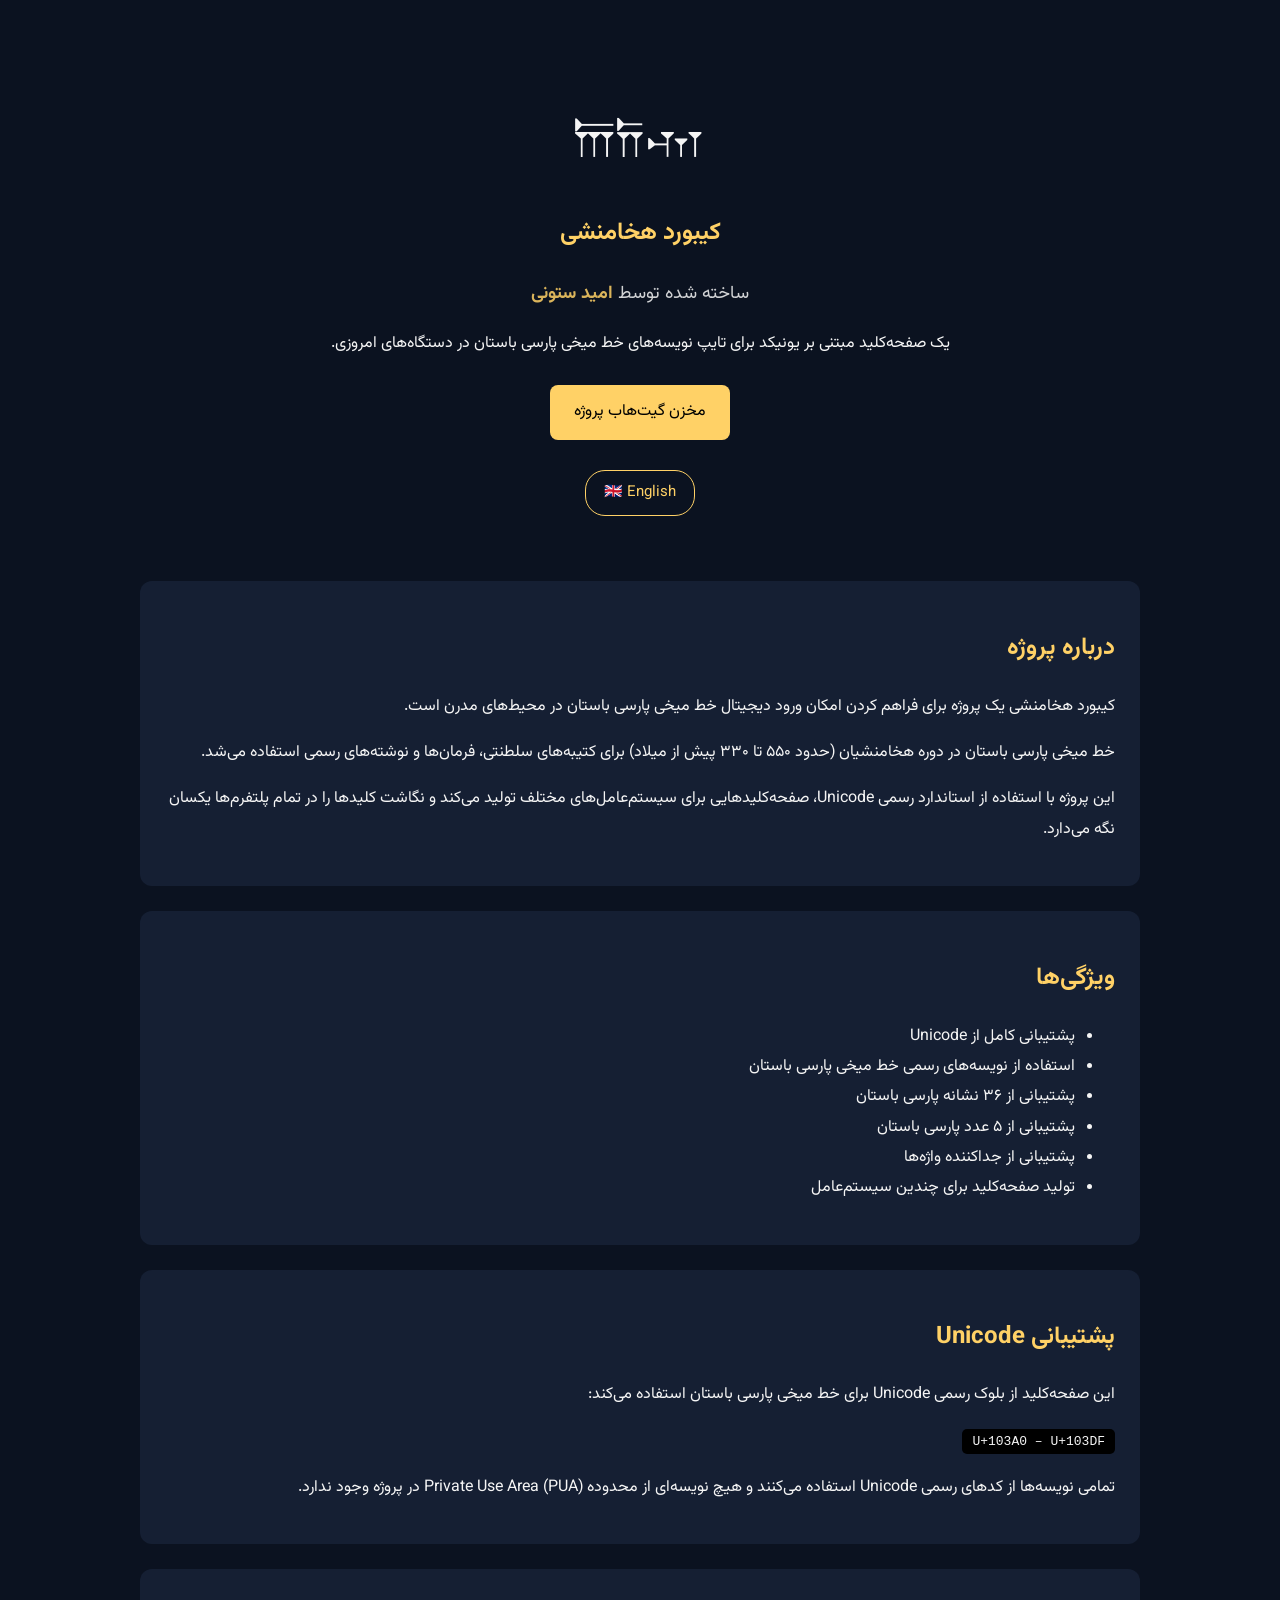
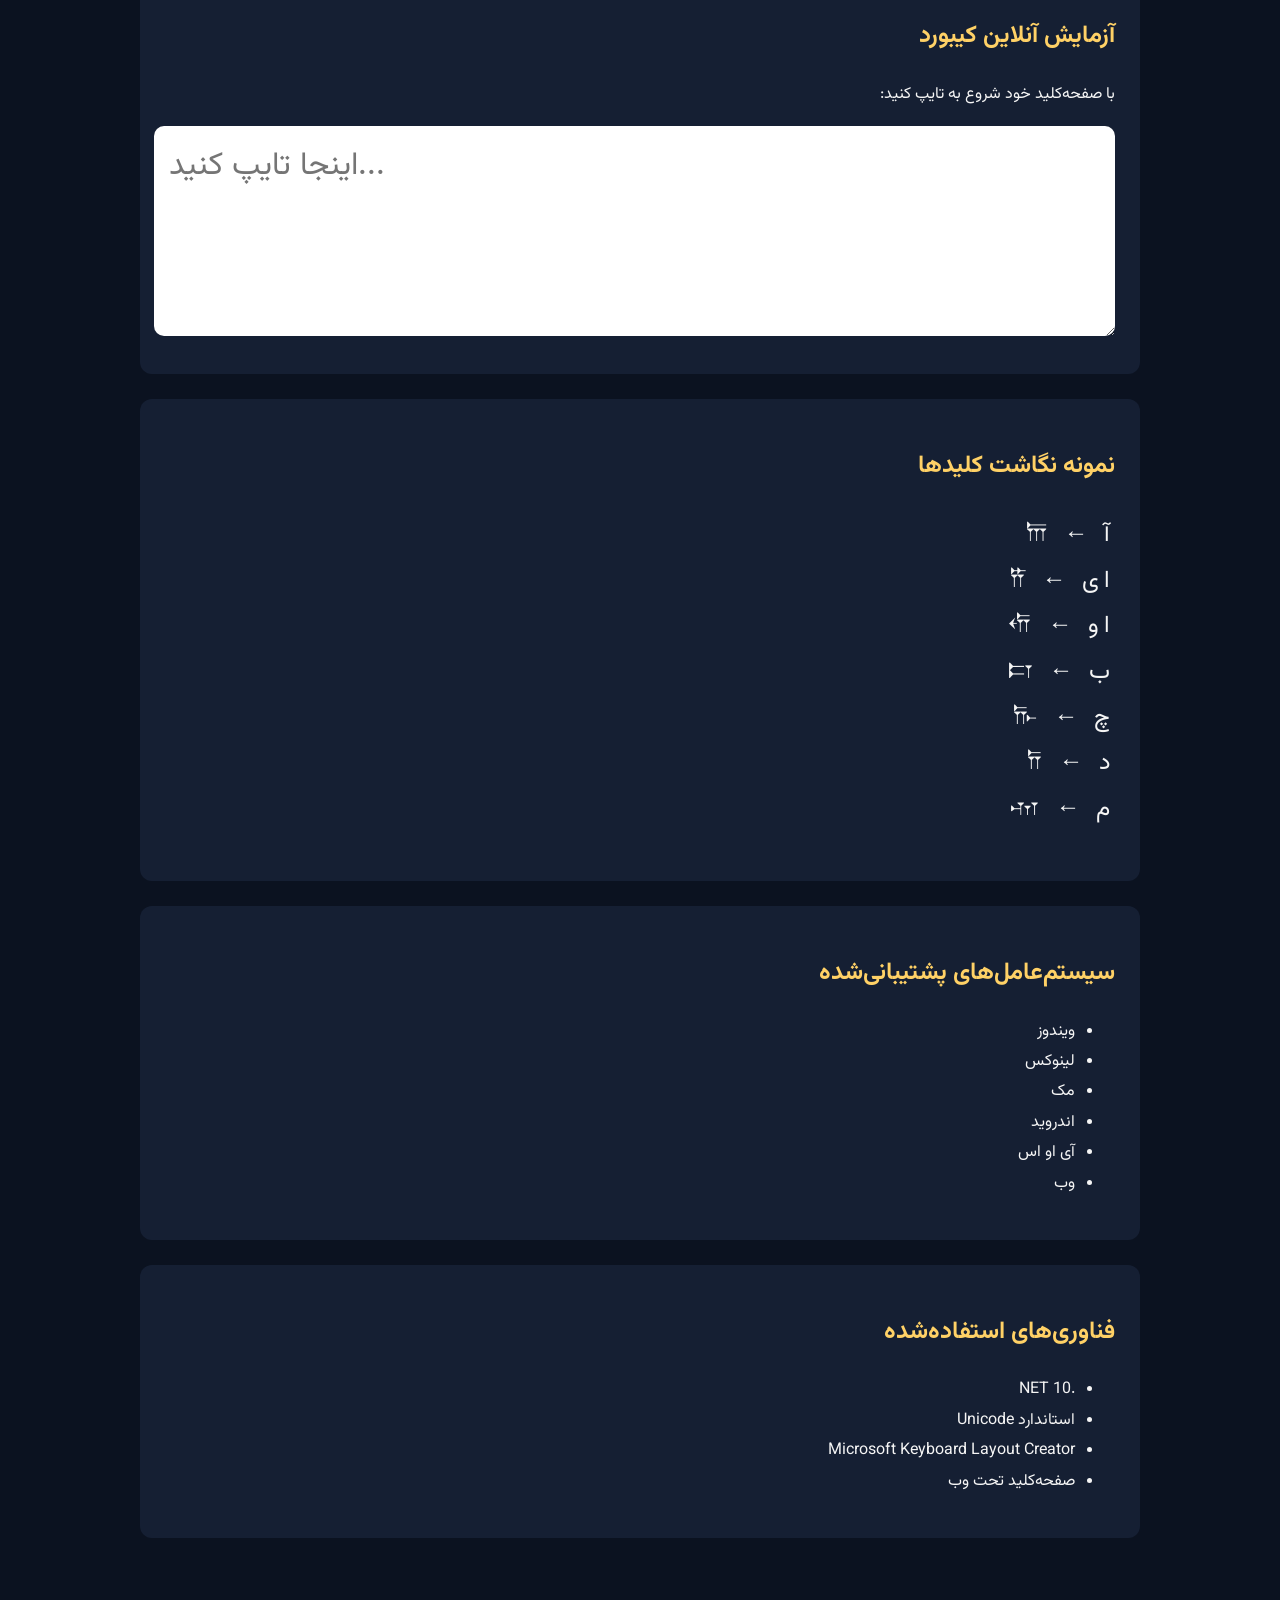
==== Content/AchaemenidKeyboard/Achaemenid-fa.html @ c90b0f6f "Add Achaemenid Keyboard project to personal website portfolio" ====
<!DOCTYPE html>
<html lang="fa" dir="rtl">

<head>
    <meta charset="UTF-8">
    <meta name="viewport" content="width=device-width, initial-scale=1.0">
    <link rel="preconnect" href="https://fonts.googleapis.com">
    <link rel="preconnect" href="https://fonts.gstatic.com" crossorigin>
    <link href="https://fonts.googleapis.com/css2?family=Vazirmatn:wght@300;400;500;600;700;800&display=swap"
        rel="stylesheet">

    <title>کیبورد هخامنشی | پارسی باستان</title>
    <link href="../css/achaemenidkeyboard.css" rel="stylesheet">

</head>

<body>

    <div class="container">

        <section class="hero">

            <div class="cuneiform">
                𐎠𐎭𐎶
            </div>

            <h1>
                کیبورد هخامنشی
            </h1>

            <p class="author">
                ساخته شده توسط <strong><a href="https://omidsotooni.github.io/" target="_blank">امید ستونی</a></strong>
            </p>

            <p>
                یک صفحه‌کلید مبتنی بر یونیکد برای تایپ
                نویسه‌های خط میخی پارسی باستان در دستگاه‌های امروزی.
            </p>

            <div class="buttons">
                <a href="https://github.com/omidsotooni/AchaemenidKeyboard" target="_blank">
                    مخزن گیت‌هاب پروژه
                </a>
            </div>

            <div class="language-switch">
                <a href="Achaemenid.html">
                    🇬🇧 English
                </a>
            </div>
        </section>


        <section class="card">

            <h2>
                درباره پروژه
            </h2>

            <p>
                کیبورد هخامنشی یک پروژه برای فراهم کردن امکان
                ورود دیجیتال خط میخی پارسی باستان در محیط‌های مدرن است.
            </p>

            <p>
                خط میخی پارسی باستان در دوره هخامنشیان
                (حدود ۵۵۰ تا ۳۳۰ پیش از میلاد)
                برای کتیبه‌های سلطنتی، فرمان‌ها و نوشته‌های رسمی استفاده می‌شد.
            </p>

            <p>
                این پروژه با استفاده از استاندارد رسمی Unicode،
                صفحه‌کلیدهایی برای سیستم‌عامل‌های مختلف تولید می‌کند
                و نگاشت کلیدها را در تمام پلتفرم‌ها یکسان نگه می‌دارد.
            </p>

        </section>


        <section class="card">

            <h2>
                ویژگی‌ها
            </h2>

            <ul>

                <li>
                    پشتیبانی کامل از Unicode
                </li>

                <li>
                    استفاده از نویسه‌های رسمی خط میخی پارسی باستان
                </li>

                <li>
                    پشتیبانی از ۳۶ نشانه پارسی باستان
                </li>

                <li>
                    پشتیبانی از ۵ عدد پارسی باستان
                </li>

                <li>
                    پشتیبانی از جداکننده واژه‌ها
                </li>

                <li>
                    تولید صفحه‌کلید برای چندین سیستم‌عامل
                </li>

            </ul>

        </section>


        <section class="card">

            <h2>
                پشتیبانی Unicode
            </h2>

            <p>
                این صفحه‌کلید از بلوک رسمی Unicode برای خط میخی پارسی باستان استفاده می‌کند:
            </p>

            <code>
                U+103A0 – U+103DF
            </code>

            <p>
                تمامی نویسه‌ها از کدهای رسمی Unicode استفاده می‌کنند
                و هیچ نویسه‌ای از محدوده Private Use Area (PUA) در پروژه وجود ندارد.
            </p>

        </section>


        <section class="card">

            <h2>
                آزمایش آنلاین کیبورد
            </h2>

            <p>
                با صفحه‌کلید خود شروع به تایپ کنید:
            </p>

            <textarea id="editor" placeholder="اینجا تایپ کنید..."></textarea>

        </section>


        <section class="card">

            <h2>
                نمونه نگاشت کلیدها
            </h2>

            <p class="mapping-fa">

                آ ← 𐎠

                <br>

                ای ← 𐎡

                <br>

                او ← 𐎢

                <br>

                ب ← 𐎲

                <br>

                چ ← 𐎨

                <br>

                د ← 𐎭

                <br>

                م ← 𐎶

            </p>

        </section>


        <section class="card">

            <h2>
                سیستم‌عامل‌های پشتیبانی‌شده
            </h2>

            <ul>

                <li>
                    ویندوز
                </li>

                <li>
                    لینوکس
                </li>

                <li>
                    مک
                </li>

                <li>
                    اندروید
                </li>

                <li>
                    آی او اس
                </li>

                <li>
                    وب
                </li>

            </ul>

        </section>


        <section class="card">

            <h2>
                فناوری‌های استفاده‌شده
            </h2>

            <ul>

                <li>
                    .NET 10
                </li>

                <li>
                    استاندارد Unicode
                </li>

                <li>
                    Microsoft Keyboard Layout Creator
                </li>

                <li>
                    صفحه‌کلید تحت وب
                </li>

            </ul>

        </section>


    </div>


    <script src="../js/achaemenidkeyboard.js"></script>

    <script>

        const editor = document.getElementById("editor");


        document.addEventListener("keydown", e => {

            const char = getACHPCharacter(
                e.code,
                {
                    shift: e.shiftKey,
                    ctrl: e.ctrlKey
                }
            );


            if (char) {
                e.preventDefault();


                const start = editor.selectionStart;
                const end = editor.selectionEnd;


                editor.value =
                    editor.value.substring(0, start) +
                    char +
                    editor.value.substring(end);


                editor.selectionStart =
                    editor.selectionEnd =
                    start + char.length;
            }

        });

    </script>


</body>

</html>
---- Content/css/achaemenidkeyboard.css ----
html[lang="fa"] body {
    font-family: "Vazirmatn", Tahoma, Arial, sans-serif;
}

html[lang="en"] body {
    font-family: Arial, Helvetica, sans-serif;
}
html[lang="fa"] h1,
html[lang="fa"] h2 {
    font-weight: 700;
}

body {
    line-height: 1.9;
    margin: 0;
    padding: 40px;
    background: #0b1220;
    color: #f5f5f5;
}

.container {
    max-width: 1000px;
    margin: auto;
}

h1,
h2 {
    color: #ffd166;
}

.hero {
    text-align: center;
    padding: 40px 0;
}

.cuneiform {
    font-size: 48px;
    margin: 20px 0;
}

.buttons a {
    display: inline-block;
    margin: 10px;
    padding: 12px 24px;
    border-radius: 8px;
    text-decoration: none;
    color: #000;
    background: #ffd166;
}

.card {
    background: #151f33;
    padding: 25px;
    border-radius: 12px;
    margin: 25px 0;
}

textarea {
    width: 98%;
    height: 180px;
    font-size: 32px;
    padding: 15px;
    border-radius: 10px;
    border: none;
    resize: vertical;
    direction: ltr;
    font-family: "Vazirmatn", Tahoma, Arial, sans-serif;
}

code {
    background: #000;
    padding: 5px 10px;
    border-radius: 5px;
}

ul {
    padding-left: 20px;
}

.mapping {
    font-size: 24px;
    letter-spacing: 5px;
    direction: ltr;
    text-align: left;
}
.mapping-fa {
    font-size: 24px;
    letter-spacing: 5px;
    direction: rtl;
    text-align: right;
}

.author {
    margin-top: 15px;
    font-size: 18px;
    font-weight: 400;
    opacity: 0.85;
}

.author strong {
    color: #ffd166;
    font-weight: 700;
}
.author a {
    color: #ffd166;
    text-decoration: none;
}

.author a:hover {
    text-decoration: underline;
}
.language-switch {
    margin-top: 20px;
}

.language-switch a {
    display: inline-block;
    padding: 8px 18px;
    border-radius: 20px;
    border: 1px solid #ffd166;
    color: #ffd166;
    text-decoration: none;
    transition: all .3s ease;
    font-size: 15px;
}

.language-switch a:hover {
    background: #ffd166;
    color: #000;
}
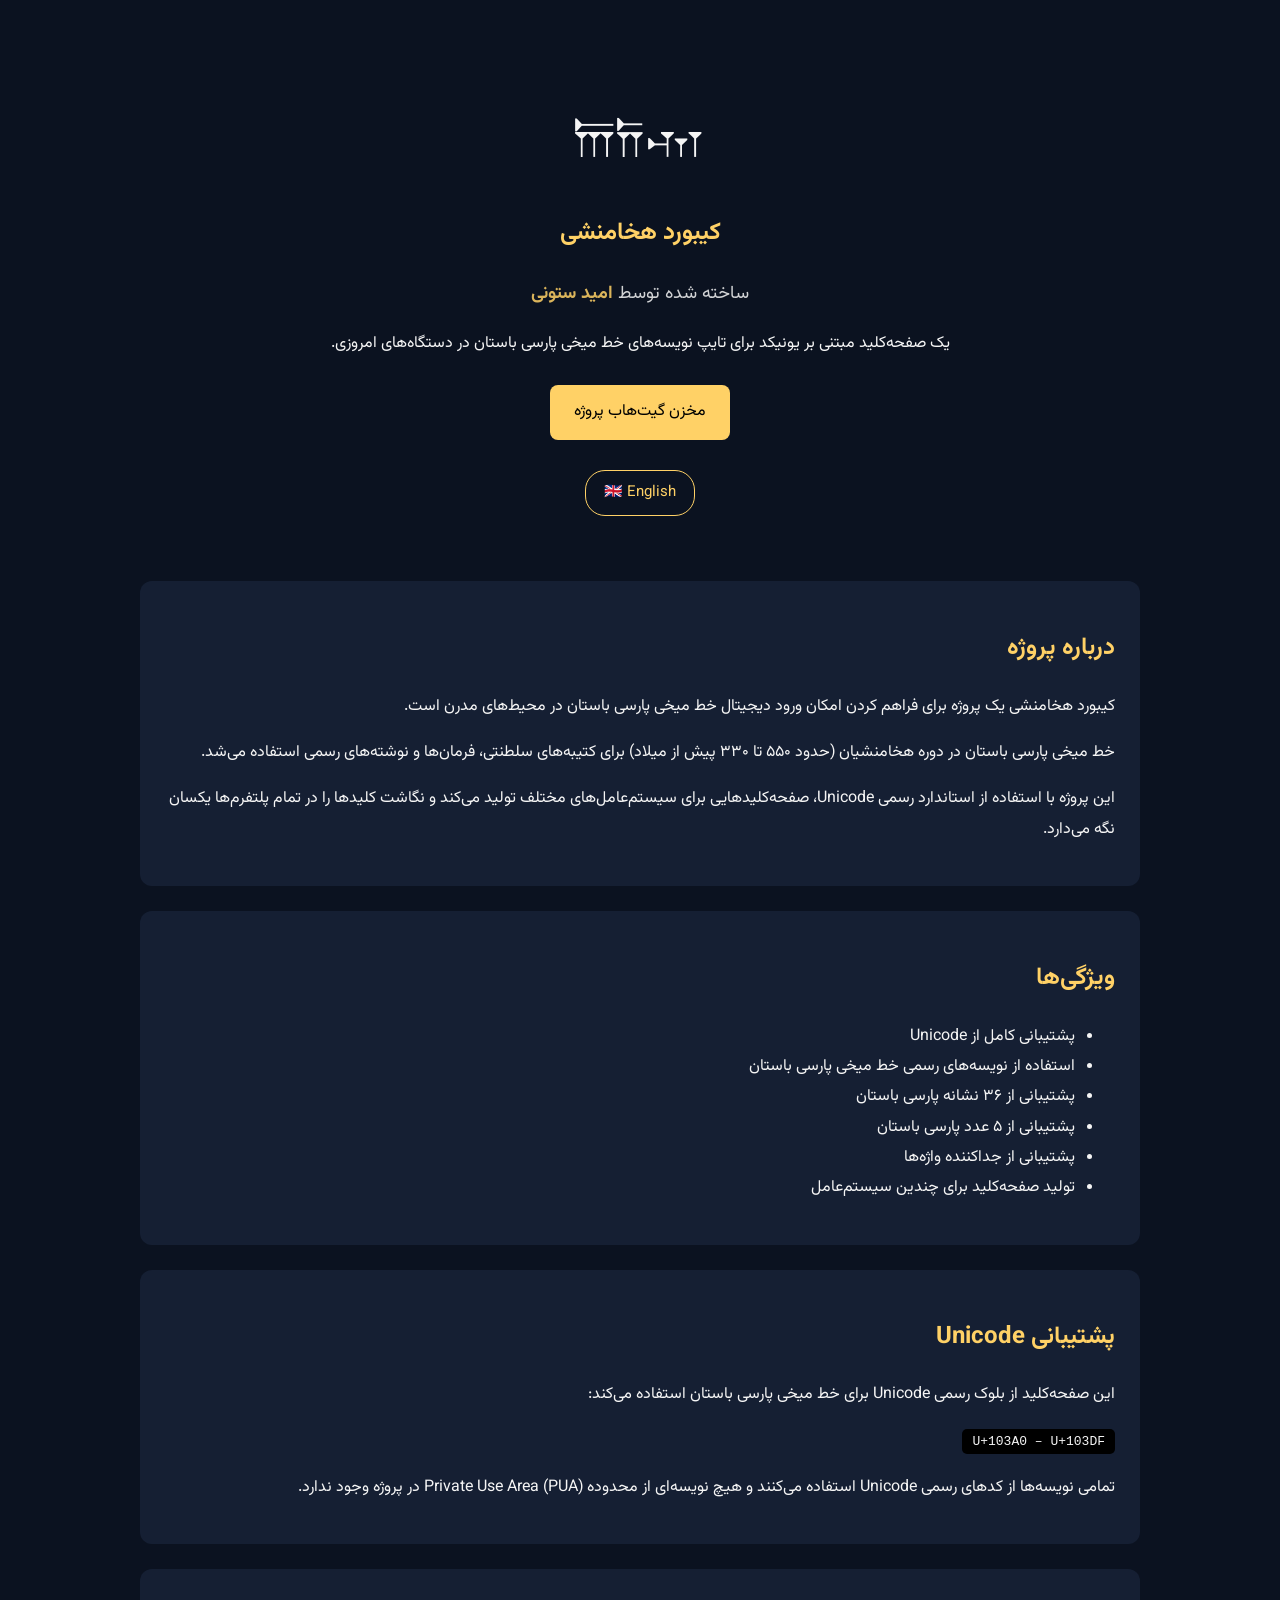
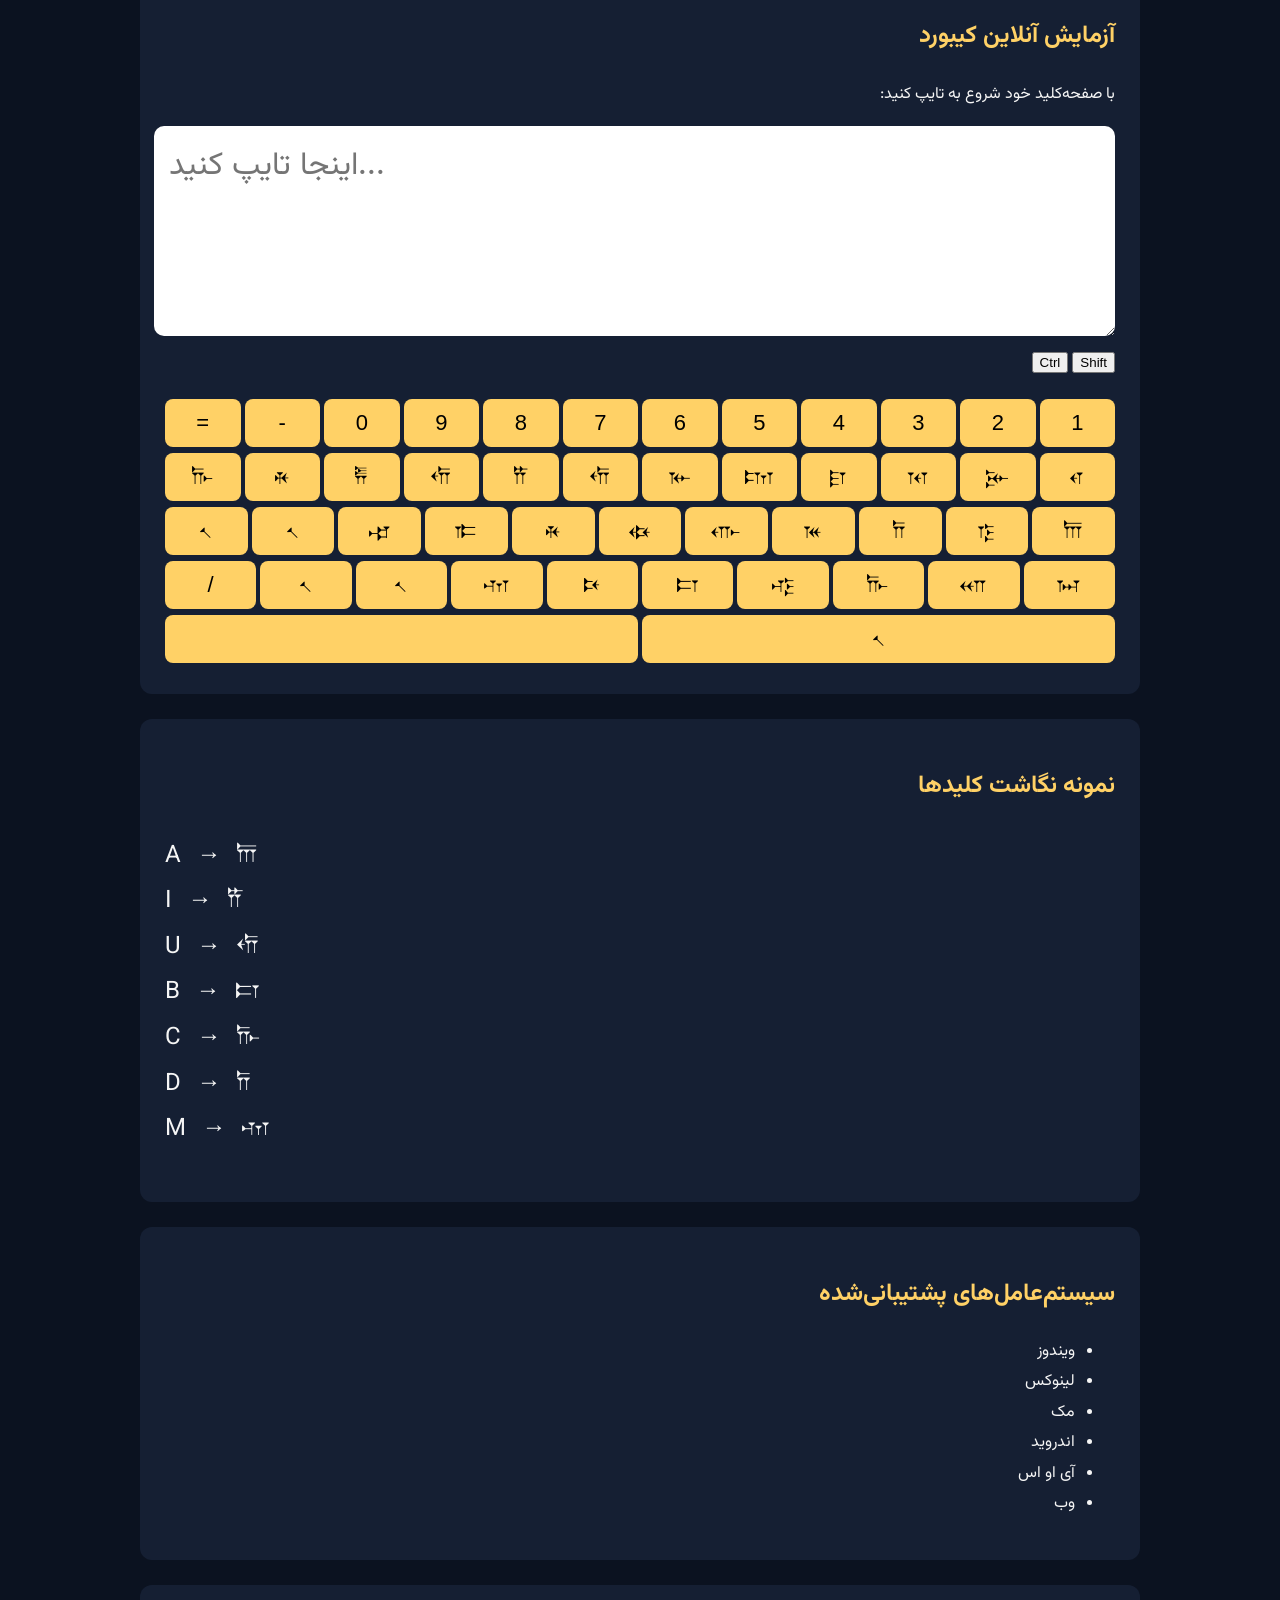
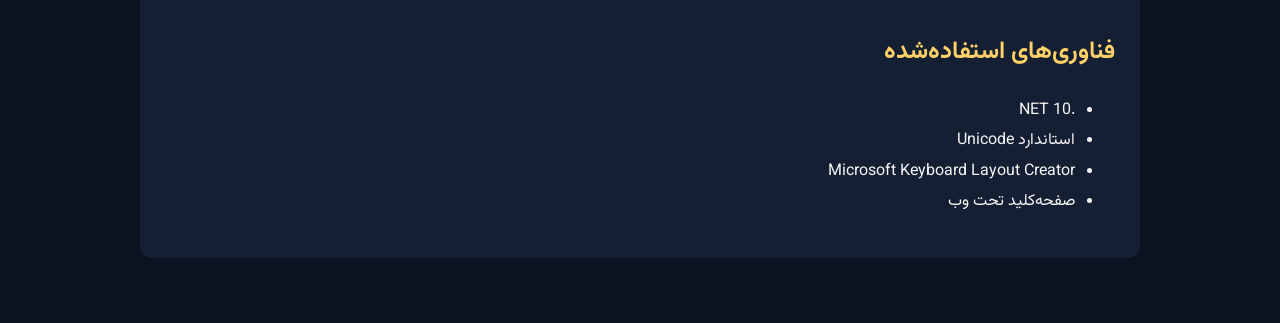
==== commit 8daa6bb4: "Add Achaemenid Keyboard to readme.md Add Achaemenid Keyboard to readme.md" ====
--- a/Content/AchaemenidKeyboard/Achaemenid-fa.html
+++ b/Content/AchaemenidKeyboard/Achaemenid-fa.html
@@ -6,43 +6,32 @@
     <meta name="viewport" content="width=device-width, initial-scale=1.0">
     <link rel="preconnect" href="https://fonts.googleapis.com">
     <link rel="preconnect" href="https://fonts.gstatic.com" crossorigin>
-    <link href="https://fonts.googleapis.com/css2?family=Vazirmatn:wght@300;400;500;600;700;800&display=swap"
-        rel="stylesheet">
-
+    <link href="https://fonts.googleapis.com/css2?family=Vazirmatn:wght@300;400;500;600;700;800&display=swap" rel="stylesheet">
     <title>کیبورد هخامنشی | پارسی باستان</title>
     <link href="../css/achaemenidkeyboard.css" rel="stylesheet">
-
 </head>
-
 <body>
-
     <div class="container">
 
         <section class="hero">
-
             <div class="cuneiform">
                 𐎠𐎭𐎶
             </div>
-
             <h1>
                 کیبورد هخامنشی
             </h1>
-
             <p class="author">
                 ساخته شده توسط <strong><a href="https://omidsotooni.github.io/" target="_blank">امید ستونی</a></strong>
             </p>
-
             <p>
                 یک صفحه‌کلید مبتنی بر یونیکد برای تایپ
                 نویسه‌های خط میخی پارسی باستان در دستگاه‌های امروزی.
             </p>
-
             <div class="buttons">
                 <a href="https://github.com/omidsotooni/AchaemenidKeyboard" target="_blank">
                     مخزن گیت‌هاب پروژه
                 </a>
             </div>
-
             <div class="language-switch">
                 <a href="Achaemenid.html">
                     🇬🇧 English
@@ -50,224 +39,161 @@
             </div>
         </section>
 
-
-        <section class="card">
-
+        <section class="card">
             <h2>
                 درباره پروژه
             </h2>
-
             <p>
                 کیبورد هخامنشی یک پروژه برای فراهم کردن امکان
                 ورود دیجیتال خط میخی پارسی باستان در محیط‌های مدرن است.
             </p>
-
             <p>
                 خط میخی پارسی باستان در دوره هخامنشیان
                 (حدود ۵۵۰ تا ۳۳۰ پیش از میلاد)
                 برای کتیبه‌های سلطنتی، فرمان‌ها و نوشته‌های رسمی استفاده می‌شد.
             </p>
-
             <p>
                 این پروژه با استفاده از استاندارد رسمی Unicode،
                 صفحه‌کلیدهایی برای سیستم‌عامل‌های مختلف تولید می‌کند
                 و نگاشت کلیدها را در تمام پلتفرم‌ها یکسان نگه می‌دارد.
             </p>
-
-        </section>
-
-
-        <section class="card">
-
+        </section>
+
+        <section class="card">
             <h2>
                 ویژگی‌ها
             </h2>
-
             <ul>
-
                 <li>
                     پشتیبانی کامل از Unicode
                 </li>
-
                 <li>
                     استفاده از نویسه‌های رسمی خط میخی پارسی باستان
                 </li>
-
                 <li>
                     پشتیبانی از ۳۶ نشانه پارسی باستان
                 </li>
-
                 <li>
                     پشتیبانی از ۵ عدد پارسی باستان
                 </li>
-
                 <li>
                     پشتیبانی از جداکننده واژه‌ها
                 </li>
-
                 <li>
                     تولید صفحه‌کلید برای چندین سیستم‌عامل
                 </li>
-
             </ul>
-
-        </section>
-
-
-        <section class="card">
-
+        </section>
+
+        <section class="card">
             <h2>
                 پشتیبانی Unicode
             </h2>
-
             <p>
                 این صفحه‌کلید از بلوک رسمی Unicode برای خط میخی پارسی باستان استفاده می‌کند:
             </p>
-
             <code>
                 U+103A0 – U+103DF
             </code>
-
             <p>
                 تمامی نویسه‌ها از کدهای رسمی Unicode استفاده می‌کنند
                 و هیچ نویسه‌ای از محدوده Private Use Area (PUA) در پروژه وجود ندارد.
             </p>
-
-        </section>
-
-
-        <section class="card">
-
+        </section>
+
+        <section class="card">
             <h2>
                 آزمایش آنلاین کیبورد
             </h2>
-
             <p>
                 با صفحه‌کلید خود شروع به تایپ کنید:
             </p>
-
             <textarea id="editor" placeholder="اینجا تایپ کنید..."></textarea>
-
-        </section>
-
-
-        <section class="card">
-
+             <div class="keyboard-controls">
+                <button id="shiftBtn">Shift</button>
+                <button id="ctrlBtn">Ctrl</button>
+            </div>
+            <div id="keyboard"></div>
+        </section>
+
+        <section class="card">
             <h2>
                 نمونه نگاشت کلیدها
             </h2>
-
-            <p class="mapping-fa">
-
-                آ ← 𐎠
-
-                <br>
-
-                ای ← 𐎡
-
-                <br>
-
-                او ← 𐎢
-
-                <br>
-
-                ب ← 𐎲
-
-                <br>
-
-                چ ← 𐎨
-
-                <br>
-
-                د ← 𐎭
-
-                <br>
-
-                م ← 𐎶
-
-            </p>
-
-        </section>
-
-
-        <section class="card">
-
+             <p class="mapping">
+                A → 𐎠
+                <br>
+                I → 𐎡
+                <br>
+                U → 𐎢
+                <br>
+                B → 𐎲
+                <br>
+                C → 𐎨
+                <br>
+                D → 𐎭
+                <br>
+                M → 𐎶
+            </p>
+        </section>
+
+        <section class="card">
             <h2>
                 سیستم‌عامل‌های پشتیبانی‌شده
             </h2>
-
             <ul>
-
                 <li>
                     ویندوز
                 </li>
-
                 <li>
                     لینوکس
                 </li>
-
                 <li>
                     مک
                 </li>
-
                 <li>
                     اندروید
                 </li>
-
                 <li>
                     آی او اس
                 </li>
-
                 <li>
                     وب
                 </li>
-
             </ul>
-
-        </section>
-
-
-        <section class="card">
-
+        </section>
+
+        <section class="card">
             <h2>
                 فناوری‌های استفاده‌شده
             </h2>
-
             <ul>
-
                 <li>
                     .NET 10
                 </li>
-
                 <li>
                     استاندارد Unicode
                 </li>
-
                 <li>
                     Microsoft Keyboard Layout Creator
                 </li>
-
                 <li>
                     صفحه‌کلید تحت وب
                 </li>
-
             </ul>
-
-        </section>
-
+        </section>
 
     </div>
 
-
-    <script src="../js/achaemenidkeyboard.js"></script>
-
+    <script src="../js/keboard.js"></script>
+    
     <script>
-
         const editor = document.getElementById("editor");
-
-
+        // Desktop physical keyboard
         document.addEventListener("keydown", e => {
-
+            // Ignore browser IME composition
+            if (e.isComposing)
+                return;
             const char = getACHPCharacter(
                 e.code,
                 {
@@ -275,32 +201,19 @@
                     ctrl: e.ctrlKey
                 }
             );
-
-
             if (char) {
                 e.preventDefault();
-
-
-                const start = editor.selectionStart;
-                const end = editor.selectionEnd;
-
-
-                editor.value =
-                    editor.value.substring(0, start) +
-                    char +
-                    editor.value.substring(end);
-
-
-                editor.selectionStart =
-                    editor.selectionEnd =
-                    start + char.length;
+                insertCharacter(editor, char);
             }
-
         });
-
+        editor.addEventListener("compositionstart", e => {
+            e.preventDefault();
+        });
+        // Virtual mobile keyboard
+        buildKeyboard("keyboard", "editor");
+        // Enable Shift / Ctrl buttons
+        enableAchaemenidModifiers();
     </script>
 
-
 </body>
-
 </html>
--- a/Content/css/achaemenidkeyboard.css
+++ b/Content/css/achaemenidkeyboard.css
@@ -1,7 +1,6 @@
 html[lang="fa"] body {
     font-family: "Vazirmatn", Tahoma, Arial, sans-serif;
 }
-
 html[lang="en"] body {
     font-family: Arial, Helvetica, sans-serif;
 }
@@ -9,7 +8,6 @@
 html[lang="fa"] h2 {
     font-weight: 700;
 }
-
 body {
     line-height: 1.9;
     margin: 0;
@@ -17,27 +15,26 @@
     background: #0b1220;
     color: #f5f5f5;
 }
-
+html,
+body {
+    overflow-x: hidden;
+}
 .container {
     max-width: 1000px;
     margin: auto;
 }
-
 h1,
 h2 {
     color: #ffd166;
 }
-
 .hero {
     text-align: center;
     padding: 40px 0;
 }
-
 .cuneiform {
     font-size: 48px;
     margin: 20px 0;
 }
-
 .buttons a {
     display: inline-block;
     margin: 10px;
@@ -47,14 +44,12 @@
     color: #000;
     background: #ffd166;
 }
-
 .card {
     background: #151f33;
     padding: 25px;
     border-radius: 12px;
     margin: 25px 0;
 }
-
 textarea {
     width: 98%;
     height: 180px;
@@ -66,17 +61,14 @@
     direction: ltr;
     font-family: "Vazirmatn", Tahoma, Arial, sans-serif;
 }
-
 code {
     background: #000;
     padding: 5px 10px;
     border-radius: 5px;
 }
-
 ul {
     padding-left: 20px;
 }
-
 .mapping {
     font-size: 24px;
     letter-spacing: 5px;
@@ -89,14 +81,12 @@
     direction: rtl;
     text-align: right;
 }
-
 .author {
     margin-top: 15px;
     font-size: 18px;
     font-weight: 400;
     opacity: 0.85;
 }
-
 .author strong {
     color: #ffd166;
     font-weight: 700;
@@ -105,14 +95,12 @@
     color: #ffd166;
     text-decoration: none;
 }
-
 .author a:hover {
     text-decoration: underline;
 }
 .language-switch {
     margin-top: 20px;
 }
-
 .language-switch a {
     display: inline-block;
     padding: 8px 18px;
@@ -123,8 +111,71 @@
     transition: all .3s ease;
     font-size: 15px;
 }
-
 .language-switch a:hover {
     background: #ffd166;
     color: #000;
+}
+
+/* Virtual Keyboard */
+#keyboard {
+    width: 100%;
+    margin-top: 20px;
+    user-select: none;
+    -webkit-user-select: none;
+    overflow-x: hidden;
+    box-sizing: border-box;
+}
+
+.keyboard-row {
+    display: flex;
+    gap: 4px;
+    margin-bottom: 6px;
+    width: 100%;
+}
+
+.keyboard-key {
+    flex: 1;
+    min-width: 0;              /* IMPORTANT */
+    height: 48px;
+    border: none;
+    border-radius: 8px;
+    background: #ffd166;
+    color: #000;
+    font-size: clamp(14px, 3vw, 22px);
+    cursor: pointer;
+    touch-action: manipulation;
+    box-sizing: border-box;
+}
+
+.space-key {
+    flex: 6;
+}
+
+.separator-key {
+    flex: 1.3;
+}
+/* Mobile Android style */
+@media (max-width: 600px) {
+
+    body {
+        padding: 8px;
+    }
+
+    .card {
+        padding: 15px;
+    }
+
+    .keyboard-row {
+        gap: 2px;
+    }
+
+    .keyboard-key {
+        height: 40px;
+        font-size: 14px;
+        padding: 0;
+    }
+
+    .space-key {
+        flex: 5;
+    }
 }
